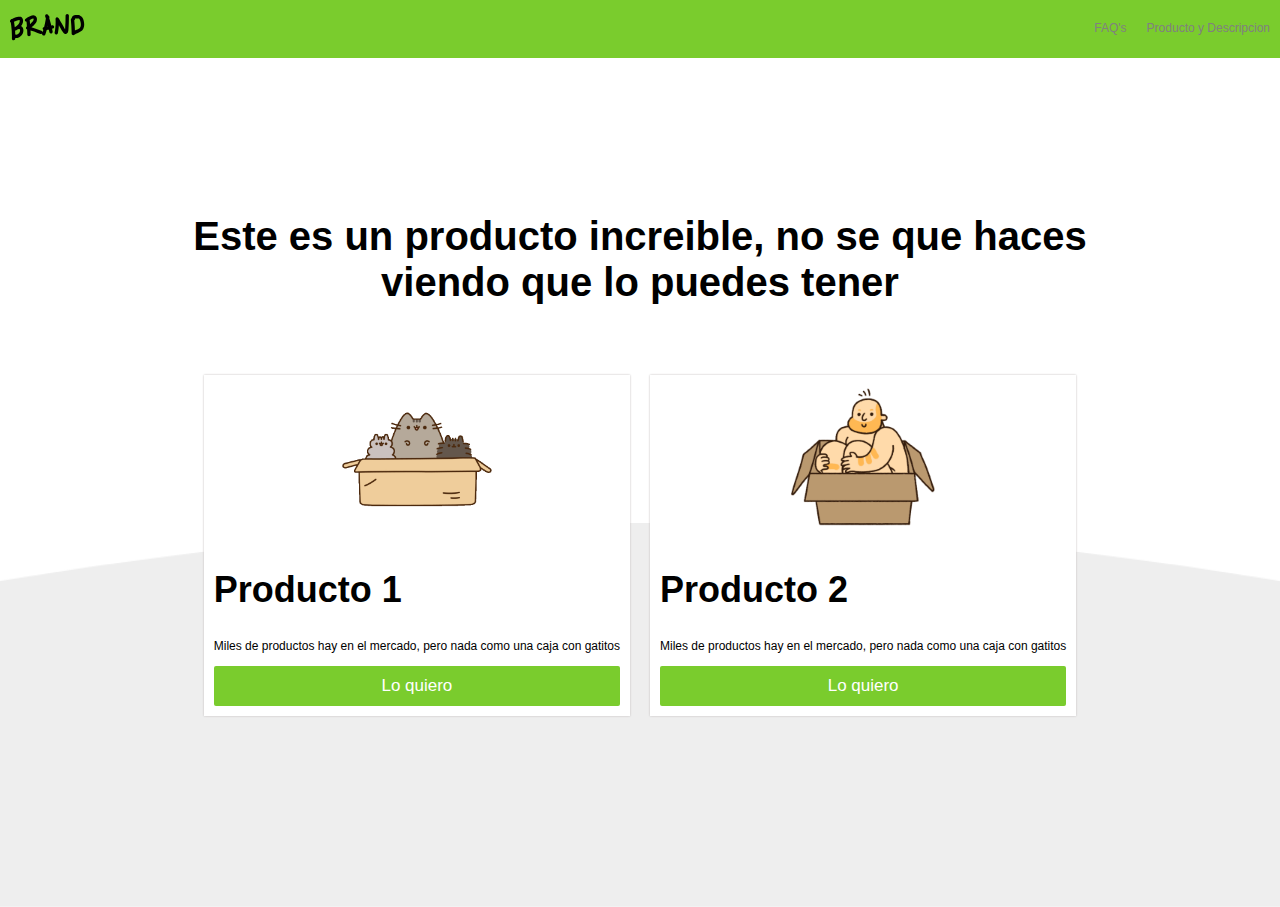
==== index.html @ a4a0a2c9 "Terminado el index.html con sus estilos añadidos al css" ====
<!DOCTYPE html> <!--Indica que estamos usando html5-->
<html lang="es"><!--Definimos como lenguaje el español-->
<head>
    <meta charset="UTF-8"><!--Para que se pueden leer caracteres especiales-->
    <meta name="viewport" content="width=device-width, initial-scale=1.0"> <!--Etiqueta necesaria para trabajar con resposive design-->
    <meta http-equiv="X-UA-Compatible" content="ie=edge"><!--Para agregar compatibilidad con internet explorer-->
    <title>Brand</title><!--Titulo del documento-->
    <link rel="stylesheet" href="css/normalize.css">
    <link rel="stylesheet" href="css/estilos.css">
</head>
<body>
    <header>
        <nav><!--flexbox-->
            <div class="brand_image">
                <img src="images/logo.png" alt="Logo de nuestro sitio web">
            </div><!--brand_image-->
            <div class="nav_options">
                <ul><!--flexbox-->
                    <li><a href="#">FAQ's</a></li>
                    <li><a href="#">Producto y Descripcion</a></li>
                </ul>
            </div><!--nav-options-->
        </nav><!--Aqui termina el navbar-->    
    </header><!--Aqui termina el HEADER-->
    <main class="main_container">
        <div class="main_section">
            <h1>Este es un producto increible, no se que haces viendo que lo puedes tener</h1>    
        </div><!--main_section-->
        <div class="products">
            <div class="product">
                <div class="content">
                    <div class="img_content"> <!--utilizamos este div para centrar la imagen-->
                        <img src="images/box1.png" alt="Imagen de gatitos en una caja">
                    </div>
                    <h2>Producto 1</h2>
                    <p>Miles de productos hay en el mercado, pero nada como una caja con gatitos</p>
                    <button class="main_button" href="#">Lo quiero</button>
                </div><!--content-->
            </div><!--product-->
            <div class="product">
                <div class="content">
                    <div class="img_content"> <!--utilizamos este div para centrar la imagen-->
                        <img src="images/box2.png" alt="Imagen de un señor pelon en una caja">
                    </div>
                    <h2>Producto 2</h2>
                    <p>Miles de productos hay en el mercado, pero nada como una caja con gatitos</p>
                    <button class="main_button" href="#">Lo quiero</button>
                </div><!--content-->
            </div><!--product-->
        </div><!--products-->
    </main><!--main_contaner-->
    <script src="scripts/script.js"></script>
</body>
</html>
---- css/estilos.css ----
html {
    font-size: 62.5%; /*Reset para REMS - 62.5% = 10px de 16px | 1 rem = 10px  */
    box-sizing: border-box; /*Aplicar correctamente box-sizing*/
}
*, *:before, *:after { /*Aplicar correctamente box-sizing*/
    box-sizing: inherit; /*Aplicar correctamente box-sizing*/
}

body {
    font-family: Helvetica, sans-serif; /*Establecimos el tipo de fuente para todo el documento*/
    font-size: 1.2rem; /*Para establecer un tamaño estandar a todo el font-size del documento;*/
    /* line-height: 2; Interlineado */
}


/*----------------------------------------------Globales------------------------------------------------------*/
img {
    max-width: 100%; /* Para ajustar las imagenes al contenedor padre*/
}

/*---------------utilidades-----------------*/


/*---------Medidas estandar para titulos-----------*/
h1 {
    font-size: 4rem;
}
h2 {
    font-size: 3.6rem;
}
h3 {
    font-size: 3.2rem;
    
}
h4 {
    font-size: 2.8rem;
}

/*---------------Header global-----------------*/
nav {
    display: flex; /*Aplicamos flexbox*/
    justify-content: space-between; /*acomodar horizontalmente los elementos*/
    align-items: center; /*acomodar verticalmente los elementos*/
    background-color: #7acc2d;
    padding: 1rem;
    color: #ffffff;
}
nav ul {
    display: flex; /*aplicamos flexbox*/
    list-style: none; /*para quitar el estilo por defecto de las listas*/
}
nav ul li {
    padding-left: 2rem; /*le agregamos un paddin a cada elemento de la lista*/
}
nav ul li a {
    text-decoration: none; /*Para quitar los estilos por default de los enlaces*/
    color: gray;
}
nav ul li a:hover {
    color: #ffffff;
}


/*!!!!!!!!!!!!!!!!!!!!!!!!!!!!!!!!!!!!!!!!!!!!!!- index.html - !!!!!!!!!!!!!!!!!!!!!!!!!!!!!!!!!!!!!!!!!!!!!!!!!*/

/*---------------------------------------------------Main----------------------------------------------------*/

/*----------------contenedor titulo----------------*/
.main_section {
    padding: 10% 15% 15%;
    text-align: center;
}

/*---------------Contenedor productos-----------------*/
.products {
    background-image: url(../images/curve.png); 
    background-size: cover; /*Para que la imagen cubra todo el espacio*/
    background-position: center top; /*Acomodamos la imagen*/
    height: 5rem;
    padding: 15%;
    display: flex; 
    justify-content: center; /*Para centrar los contenedores de productos*/
}
.product {
    margin-top: -35rem; /*Para que nuestras tarjetas de los productos se muestren por encima de la imagen de fondo*/
    padding: 1rem;
}
.product .content {
    background-color: #ffffff;
    padding: 1rem;
    /* x y spread color*/
    box-shadow: 0 0 .2rem #c1bcbc; /*para agregar como una sombra alrededor*/
}
.img_content { /*para centrar la imagen que se encuantra en este div*/
    text-align: center; 
}
.main_button { 
    background-color: #7acc2d;
    width: 100%; /*para que cubra todo el espacio del contenedor padre*/
    padding: 1rem;
    font-size: 1.7rem;
    color: #ffffff;
    border: none; /*Quitamos el estilo de borde que trae por defecto el button*/
    border-radius: .2rem;
}
.main_button:hover { /*Cuando le hacemos :hover se mostraran estos estilos*/
    background-color: #5e9e22; /*Se muestra un color verde mas escuro*/
    cursor: pointer; /*para que se muestre la manita*/
}
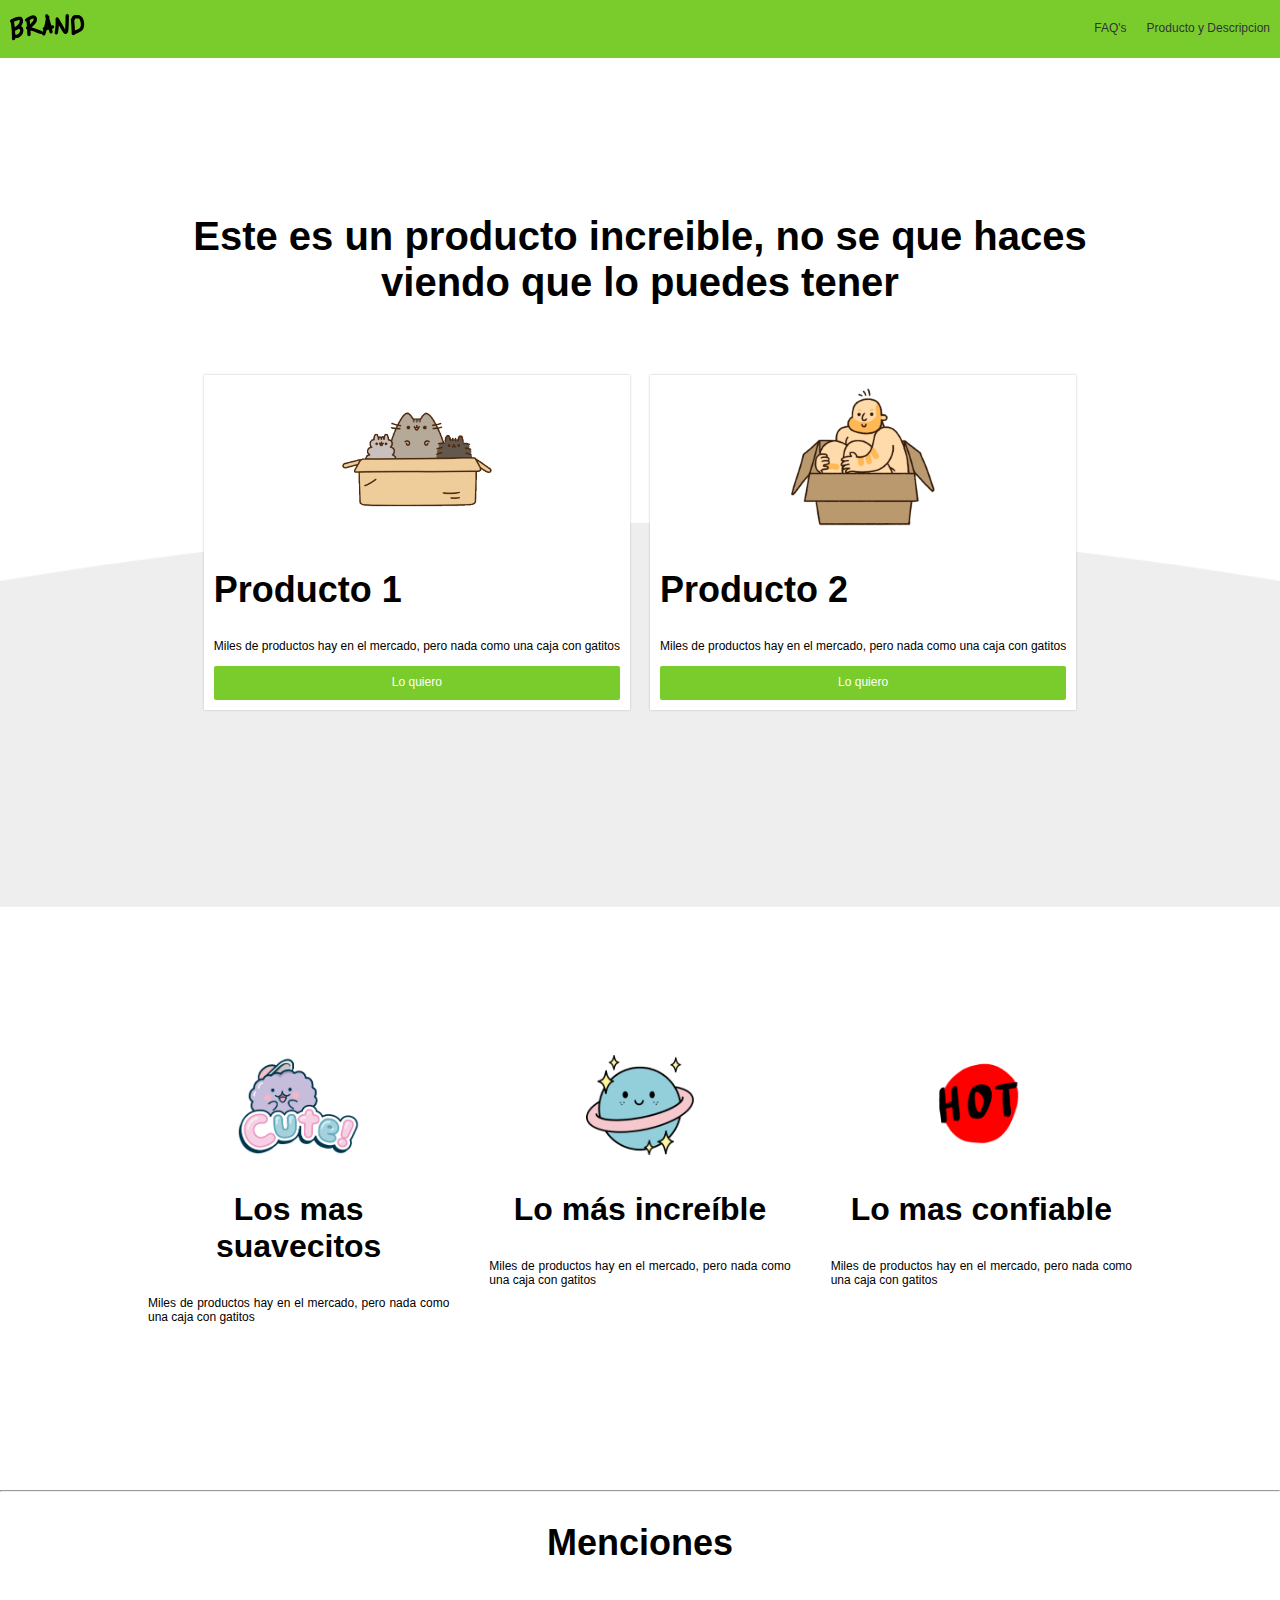
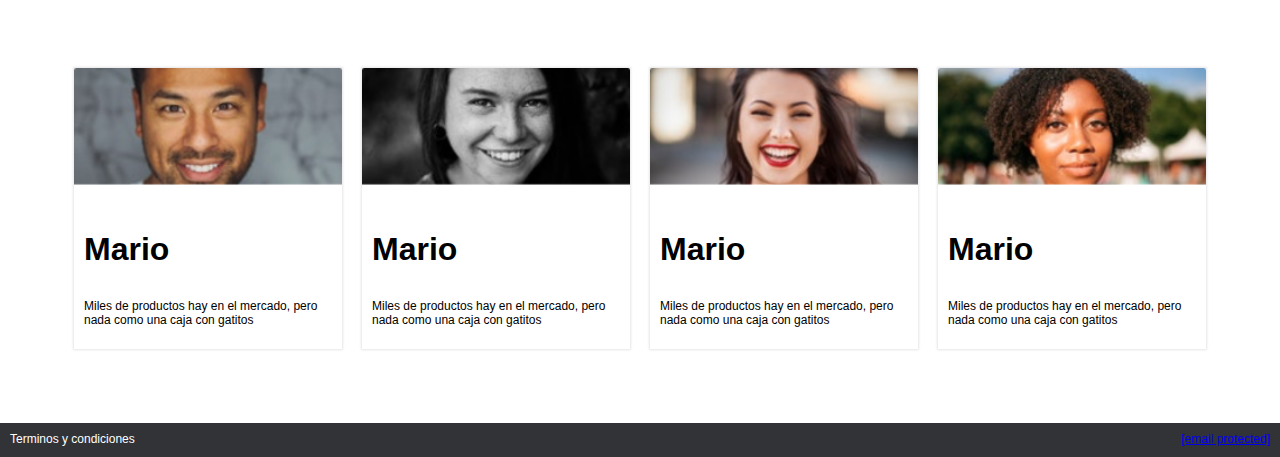
==== commit 5704bc73: "Agregamos las secciones de 'beneficios' y 'mentions' al index.html" ====
--- a/index.html
+++ b/index.html
@@ -49,6 +49,84 @@
             </div><!--product-->
         </div><!--products-->
     </main><!--main_contaner-->
+    <!-- Inicia beneficios -->
+    <div class="beneficios">
+        <div class="beneficio">
+          <div class="content_beneficio">
+            <img src="images/b1.png" alt="">
+            <h3>Los mas suavecitos</h3>
+            <p class="text_beneficio">
+              Miles de productos hay en el mercado, pero nada como una caja con gatitos
+            </p>
+          </div>
+        </div>
+        <div class="beneficio">
+          <div class="content_beneficio">
+            <img src="images/b2.png" alt="">
+            <h3>Lo más increíble</h3>
+            <p class="text_beneficio">
+              Miles de productos hay en el mercado, pero nada como una caja con gatitos
+            </p>
+          </div>
+        </div>
+        <div class="beneficio">
+          <div class="content_beneficio">
+            <img src="images/b3.png" alt="">
+            <h3>Lo mas confiable</h3>
+            <p class="text_beneficio">
+              Miles de productos hay en el mercado, pero nada como una caja con gatitos
+            </p>
+          </div>
+        </div>
+      </div>
+      <!-- Fin beneficios -->
+      <hr>
+      <!-- Inicia menciones -->
+      <h2 class="mention_title">Menciones</h2>
+      <div class="mentions">
+        <div class="mention">
+          <div class="content_mention">
+            <img src="images/p1.png" alt="">
+            <div class="text">
+              <h3>Mario</h3>
+              <p>Miles de productos hay en el mercado, pero nada como una caja con gatitos</p>
+            </div>
+          </div>
+        </div>
+        <div class="mention">
+          <div class="content_mention">
+            <img src="images/p2.png" alt="">
+            <div class="text">
+              <h3>Mario</h3>
+              <p>Miles de productos hay en el mercado, pero nada como una caja con gatitos</p>
+            </div>
+          </div>
+        </div>
+        <div class="mention">
+          <div class="content_mention">
+            <img src="images/p3.png" alt="">
+            <div class="text">
+              <h3>Mario</h3>
+              <p>Miles de productos hay en el mercado, pero nada como una caja con gatitos</p>
+            </div>
+          </div>
+        </div>
+        <div class="mention">
+          <div class="content_mention">
+            <img src="images/p4.png" alt="">
+            <div class="text">
+              <h3>Mario</h3>
+              <p>Miles de productos hay en el mercado, pero nada como una caja con gatitos</p>
+            </div>
+          </div>
+        </div>
+      </div>
+      <!-- Fin de menciones -->
+      <!-- Inicio de footer -->
+      <footer>
+        <div class="option">Terminos y condiciones</div>
+        <div class="option"><a href="/cdn-cgi/l/email-protection" class="__cf_email__" data-cfemail="34575b5a405557405b745646555a501a575b59">[email&#160;protected]</a></div>
+      </footer>
     <script src="scripts/script.js"></script>
 </body>
 </html>--- a/css/estilos.css
+++ b/css/estilos.css
@@ -6,8 +6,11 @@
     box-sizing: inherit; /*Aplicar correctamente box-sizing*/
 }
 
+/*Importamos la tipografia desde 'google fonts'*/
+@import url('https://fonts.googleapis.com/css?family=Open+Sans:400,700&display=swap');
+
 body {
-    font-family: Helvetica, sans-serif; /*Establecimos el tipo de fuente para todo el documento*/
+    font-family: 'Open Sans', sans-serif; /*Establecimos el tipo de fuente para todo el documento*/
     font-size: 1.2rem; /*Para establecer un tamaño estandar a todo el font-size del documento;*/
     /* line-height: 2; Interlineado */
 }
@@ -20,6 +23,22 @@
 
 /*---------------utilidades-----------------*/
 
+
+/*---------------Variables-----------------*/
+:root {
+    --green-color:#7acc2d;
+    --white-color:#ffffff;
+    --black-color:#313337;
+    
+    /*Tipografia*/
+    --normal:1.2rem;
+
+    /*Espaciado*/
+    --space:1rem;
+
+    /*Box shadow*/
+    --box:0 0 .2rem #c1bcbc;
+}
 
 /*---------Medidas estandar para titulos-----------*/
 h1 {
@@ -41,9 +60,9 @@
     display: flex; /*Aplicamos flexbox*/
     justify-content: space-between; /*acomodar horizontalmente los elementos*/
     align-items: center; /*acomodar verticalmente los elementos*/
-    background-color: #7acc2d;
-    padding: 1rem;
-    color: #ffffff;
+    background-color: var(--green-color);
+    padding: var(--space);
+    color: var(--white-color);
 }
 nav ul {
     display: flex; /*aplicamos flexbox*/
@@ -54,10 +73,10 @@
 }
 nav ul li a {
     text-decoration: none; /*Para quitar los estilos por default de los enlaces*/
-    color: gray;
+    color: var(--black-color);
 }
 nav ul li a:hover {
-    color: #ffffff;
+    color: var(--white-color);
 }
 
 
@@ -83,23 +102,23 @@
 }
 .product {
     margin-top: -35rem; /*Para que nuestras tarjetas de los productos se muestren por encima de la imagen de fondo*/
-    padding: 1rem;
+    padding: var(--space);
 }
 .product .content {
-    background-color: #ffffff;
-    padding: 1rem;
+    background-color: var(--white-color);
+    padding: var(--space);
     /* x y spread color*/
-    box-shadow: 0 0 .2rem #c1bcbc; /*para agregar como una sombra alrededor*/
+    box-shadow: var(--box); /*para agregar como una sombra alrededor*/
 }
 .img_content { /*para centrar la imagen que se encuantra en este div*/
     text-align: center; 
 }
 .main_button { 
-    background-color: #7acc2d;
+    background-color: var(--green-color);
     width: 100%; /*para que cubra todo el espacio del contenedor padre*/
-    padding: 1rem;
-    font-size: 1.7rem;
-    color: #ffffff;
+    padding: var(--space);
+    font-size: var(--normal);
+    color: var(--white-color);
     border: none; /*Quitamos el estilo de borde que trae por defecto el button*/
     border-radius: .2rem;
 }
@@ -107,3 +126,53 @@
     background-color: #5e9e22; /*Se muestra un color verde mas escuro*/
     cursor: pointer; /*para que se muestre la manita*/
 }
+
+/*---------------------------------------------------Beneficios------------------------------------------------*/
+.beneficios{
+    padding: 10%;
+    display: flex;
+  }
+  
+  .beneficio{
+    text-align: center;
+    padding: 20px;
+  }
+  
+  .beneficio img{
+    max-height: 100px
+  }
+  
+  .text_beneficio{
+    text-align: justify;
+  }
+  
+ /*---------------------------------------------------Mentions--------------------------------------------------*/
+  .mentions{
+    display: flex;
+    padding: 5%;
+  }
+  .mention img{
+    width: 100%;
+  }
+  h2.mention_title{
+    text-align: center;
+  }
+  .mention{
+    padding: var(--space);
+  }
+  .content_mention{
+    box-shadow: 0px 0 2px 1px #e6e5e9;
+  }
+  .mention .text{
+    padding: var(--space);
+  }
+  
+  /*---------------------------------------------------Footer---------------------------------------------------*/
+  footer{
+    display: flex;
+    justify-content: space-between;
+    font-size: var(--normal);
+    background-color: var(--black-color);
+    padding: var(--space);
+    color: var(--white-color);
+  }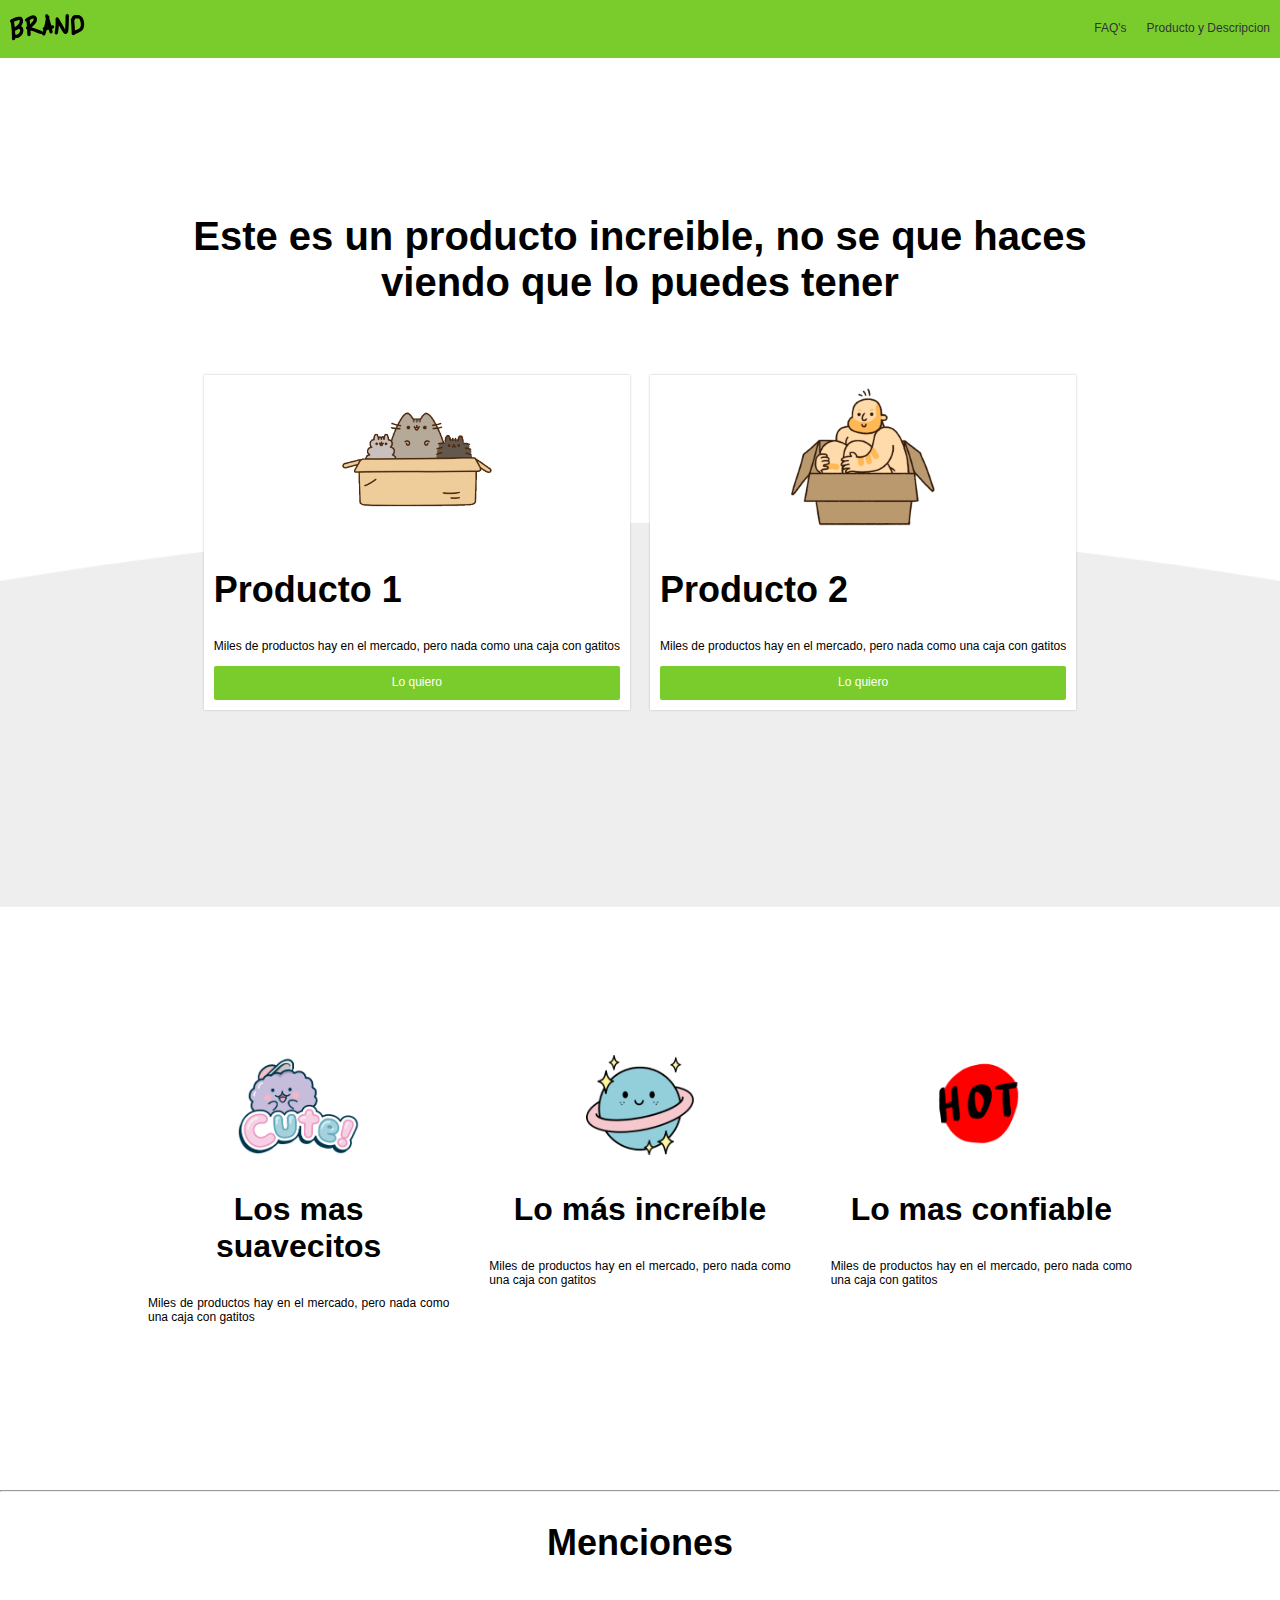
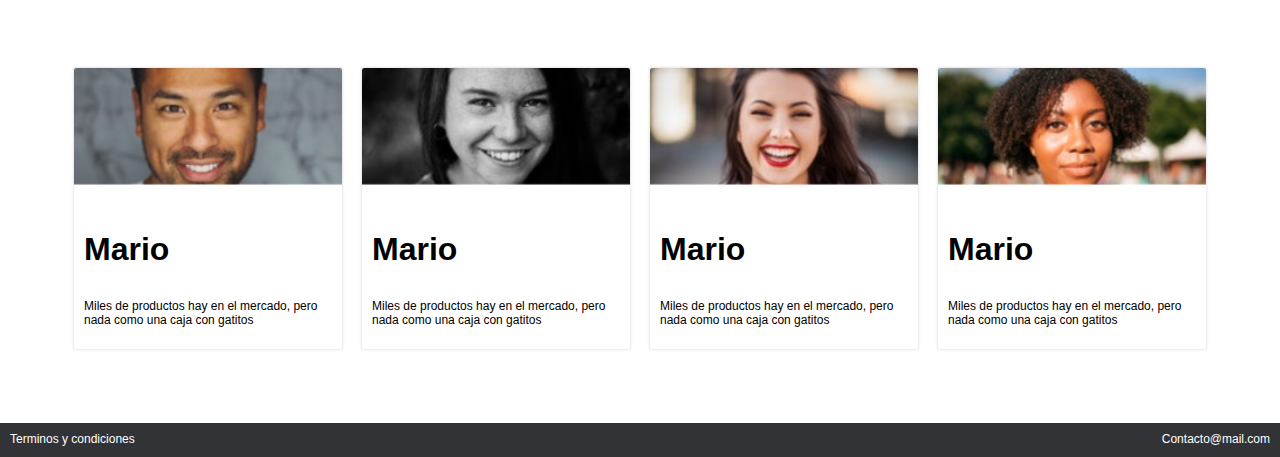
==== commit 9fc5df78: "Agregamos producto.html con el encabezado y el footer. Agregamos un sistema de rejillas grid.css" ====
--- a/index.html
+++ b/index.html
@@ -7,10 +7,12 @@
     <title>Brand</title><!--Titulo del documento-->
     <link rel="stylesheet" href="css/normalize.css">
     <link rel="stylesheet" href="css/estilos.css">
+    <link rel="stylesheet" href="css/mobile.css">
+    <link rel="stylesheet" href="css/animations.css">
 </head>
 <body>
     <header>
-        <nav><!--flexbox-->
+        <nav class="fadeInDown"><!--flexbox-->
             <div class="brand_image">
                 <img src="images/logo.png" alt="Logo de nuestro sitio web">
             </div><!--brand_image-->
@@ -23,34 +25,34 @@
         </nav><!--Aqui termina el navbar-->    
     </header><!--Aqui termina el HEADER-->
     <main class="main_container">
-        <div class="main_section">
+        <div class="main_section fadeIn">
             <h1>Este es un producto increible, no se que haces viendo que lo puedes tener</h1>    
         </div><!--main_section-->
         <div class="products">
-            <div class="product">
+            <div class="product fadeInUp">
                 <div class="content">
                     <div class="img_content"> <!--utilizamos este div para centrar la imagen-->
                         <img src="images/box1.png" alt="Imagen de gatitos en una caja">
                     </div>
                     <h2>Producto 1</h2>
                     <p>Miles de productos hay en el mercado, pero nada como una caja con gatitos</p>
-                    <button class="main_button" href="#">Lo quiero</button>
+                    <button class="main_button" href="producto.html">Lo quiero</button>
                 </div><!--content-->
             </div><!--product-->
-            <div class="product">
+            <div class="product fadeInUp">
                 <div class="content">
                     <div class="img_content"> <!--utilizamos este div para centrar la imagen-->
                         <img src="images/box2.png" alt="Imagen de un señor pelon en una caja">
                     </div>
                     <h2>Producto 2</h2>
                     <p>Miles de productos hay en el mercado, pero nada como una caja con gatitos</p>
-                    <button class="main_button" href="#">Lo quiero</button>
+                    <button class="main_button" href="producto.html">Lo quiero</button>
                 </div><!--content-->
             </div><!--product-->
         </div><!--products-->
     </main><!--main_contaner-->
     <!-- Inicia beneficios -->
-    <div class="beneficios">
+      <div class="beneficios"><!--flex-->
         <div class="beneficio">
           <div class="content_beneficio">
             <img src="images/b1.png" alt="">
@@ -58,8 +60,8 @@
             <p class="text_beneficio">
               Miles de productos hay en el mercado, pero nada como una caja con gatitos
             </p>
-          </div>
-        </div>
+          </div><!--contebt_beneficio-->
+        </div><!--beneficio-->
         <div class="beneficio">
           <div class="content_beneficio">
             <img src="images/b2.png" alt="">
@@ -67,8 +69,8 @@
             <p class="text_beneficio">
               Miles de productos hay en el mercado, pero nada como una caja con gatitos
             </p>
-          </div>
-        </div>
+          </div><!--contebt_beneficio-->
+        </div><!--beneficio-->
         <div class="beneficio">
           <div class="content_beneficio">
             <img src="images/b3.png" alt="">
@@ -76,56 +78,56 @@
             <p class="text_beneficio">
               Miles de productos hay en el mercado, pero nada como una caja con gatitos
             </p>
-          </div>
-        </div>
-      </div>
+          </div><!--contebt_beneficio-->
+        </div><!--beneficio-->
+      </div><!--beneficios-->
       <!-- Fin beneficios -->
       <hr>
       <!-- Inicia menciones -->
       <h2 class="mention_title">Menciones</h2>
-      <div class="mentions">
+      <div class="mentions"><!--flex-->
         <div class="mention">
           <div class="content_mention">
             <img src="images/p1.png" alt="">
             <div class="text">
               <h3>Mario</h3>
               <p>Miles de productos hay en el mercado, pero nada como una caja con gatitos</p>
-            </div>
-          </div>
-        </div>
+            </div><!--text-->
+          </div><!--content_mention-->
+        </div><!--mentions-->
         <div class="mention">
           <div class="content_mention">
             <img src="images/p2.png" alt="">
             <div class="text">
               <h3>Mario</h3>
               <p>Miles de productos hay en el mercado, pero nada como una caja con gatitos</p>
-            </div>
-          </div>
-        </div>
+            </div><!--text-->
+          </div><!--content_mention-->
+        </div><!--mentions-->
         <div class="mention">
           <div class="content_mention">
             <img src="images/p3.png" alt="">
             <div class="text">
               <h3>Mario</h3>
               <p>Miles de productos hay en el mercado, pero nada como una caja con gatitos</p>
-            </div>
-          </div>
-        </div>
+            </div><!--text-->
+          </div><!--content_mention-->
+        </div><!--mentions-->
         <div class="mention">
           <div class="content_mention">
             <img src="images/p4.png" alt="">
             <div class="text">
               <h3>Mario</h3>
               <p>Miles de productos hay en el mercado, pero nada como una caja con gatitos</p>
-            </div>
-          </div>
-        </div>
-      </div>
+            </div><!--text-->
+          </div><!--content_mention-->
+        </div><!--mentions-->
+      </div><!--mentions-->
       <!-- Fin de menciones -->
       <!-- Inicio de footer -->
       <footer>
         <div class="option">Terminos y condiciones</div>
-        <div class="option"><a href="/cdn-cgi/l/email-protection" class="__cf_email__" data-cfemail="34575b5a405557405b745646555a501a575b59">[email&#160;protected]</a></div>
+        <div class="option">Contacto@mail.com</div>
       </footer>
     <script src="scripts/script.js"></script>
 </body>
--- a/css/mobile.css
+++ b/css/mobile.css
@@ -0,0 +1,19 @@
+@media (max-width: 600px) {
+    
+    .products {
+        display: block; 
+        height: auto; /*para que la altura se acople a lo que mide el elemento*/
+    }
+    .product {
+        margin-top: auto; /*para que el navegador ponga el margin*/
+    }
+    .main_section {
+        padding: 4%;
+    }
+
+    /*---------------Beneficios, Mentions-----------------*/
+    .beneficios, .mentions {
+        display: block;
+    }
+}
+
--- a/css/animations.css
+++ b/css/animations.css
@@ -0,0 +1,67 @@
+.fadeIn {
+    animation-name: fadeIn;
+    -webkit-animation-name: fadeIn;    /*-webkit- para que tenga soporte en varios navegadores*/
+    animation-duration: 4s;
+    -webkit-animation-duration: 4s;
+    animation-fill-mode: both;   
+    -webkit-animation-fill-mode: both;
+}
+
+/*         nombre de la animacion*/
+@keyframes fadeIn {
+    from {
+        opacity: 0;
+    }
+    to {
+        opacity: 1;
+    }
+}
+
+/*-------------------------------------------------------------------------------------------------------*/
+
+.fadeInDown {
+    animation-name: fadeInDown;
+    -webkit-animation-name: fadeInDown; 
+    animation-duration: 1s;
+    -webkit-animation-duration: 1s;
+    animation-fill-mode: both;   
+    -webkit-animation-fill-mode: both;
+}
+
+@keyframes fadeInDown {
+    from {
+        opacity: 0;
+        transform: translate3d( 0, -100%, 0);
+        -webkit-transform: translate3d( 0, -100%, 0);
+    }
+    to {
+        opacity: 1;
+        transform: translate3d( 0, 0, 0);
+        -webkit-transform: translate3d( 0, 0, 0);
+    }
+}
+
+/*-------------------------------------------------------------------------------------------------------*/
+
+.fadeInUp {
+    animation-name: fadeInUp;
+    -webkit-animation-name: fadeInUp; 
+    animation-duration: 1s;
+    -webkit-animation-duration: 1s;
+    animation-fill-mode: both;   
+    -webkit-animation-fill-mode: both;
+}
+
+@keyframes fadeInUp {
+    from {
+        opacity: 0;
+        transform: translate3d( 0, 100%, 0);
+        -webkit-transform: translate3d( 0, 100%, 0);
+       
+    }
+    to {
+        opacity: 1;
+        transform: translate3d( 0, 0, 0);
+        -webkit-transform: translate3d( 0, 0, 0);
+    }
+}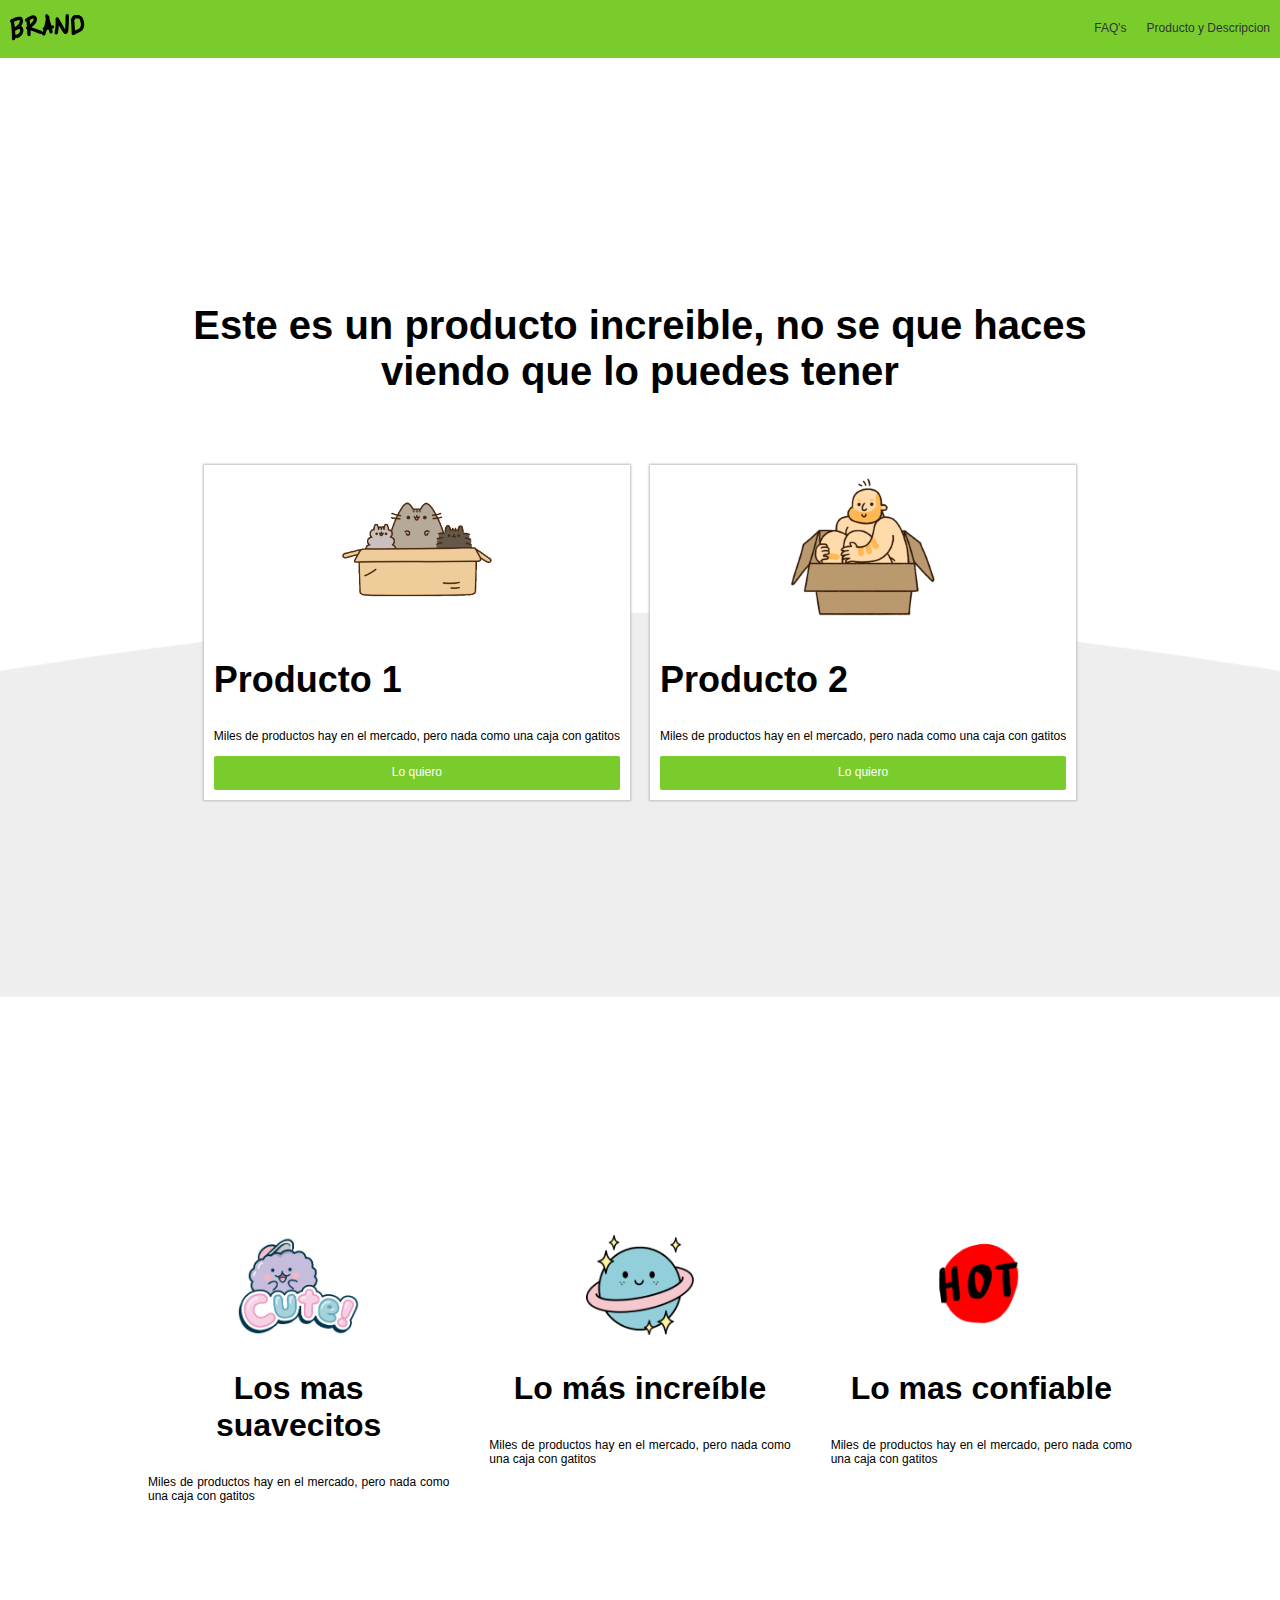
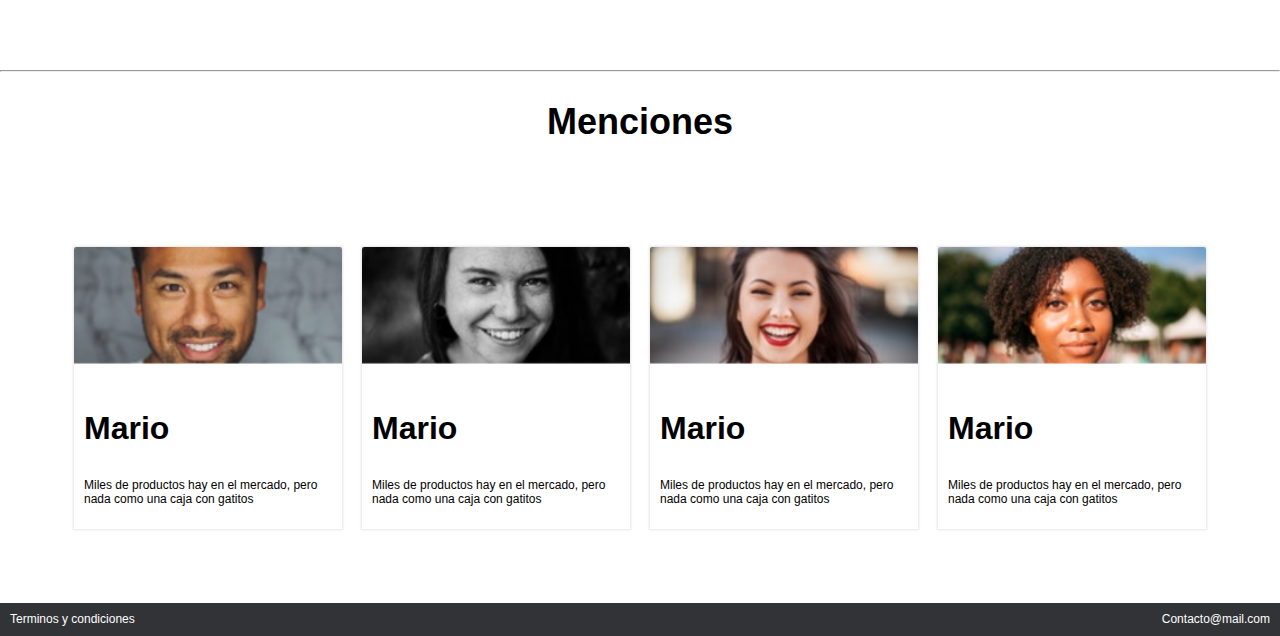
==== commit efcab608: "Agregamos al boton del formulario la forma de pago de paypal, terminamos las paginas exito.html y er" ====
--- a/index.html
+++ b/index.html
@@ -14,7 +14,9 @@
     <header>
         <nav class="fadeInDown"><!--flexbox-->
             <div class="brand_image">
+              <a href="index.html">
                 <img src="images/logo.png" alt="Logo de nuestro sitio web">
+              </a>
             </div><!--brand_image-->
             <div class="nav_options">
                 <ul><!--flexbox-->
--- a/css/estilos.css
+++ b/css/estilos.css
@@ -18,7 +18,11 @@
 
 /*----------------------------------------------Globales------------------------------------------------------*/
 img {
-    max-width: 100%; /* Para ajustar las imagenes al contenedor padre*/
+  max-width: 100%; /* Para ajustar las imagenes al contenedor padre*/
+}
+
+p, label {
+  font-size: var(--normal);
 }
 
 /*---------------utilidades-----------------*/
@@ -29,6 +33,7 @@
     --green-color:#7acc2d;
     --white-color:#ffffff;
     --black-color:#313337;
+    --grey-color:#9e9e9e;
     
     /*Tipografia*/
     --normal:1.2rem;
@@ -37,7 +42,7 @@
     --space:1rem;
 
     /*Box shadow*/
-    --box:0 0 .2rem #c1bcbc;
+    --box:0 0 .2rem .1rem #c1bcbc;
 }
 
 /*---------Medidas estandar para titulos-----------*/
@@ -79,6 +84,15 @@
     color: var(--white-color);
 }
 
+/*------------------Footer Global-----------------*/
+footer{
+  display: flex;
+  justify-content: space-between;
+  font-size: var(--normal);
+  background-color: var(--black-color);
+  padding: var(--space);
+  color: var(--white-color);
+}
 
 /*!!!!!!!!!!!!!!!!!!!!!!!!!!!!!!!!!!!!!!!!!!!!!!- index.html - !!!!!!!!!!!!!!!!!!!!!!!!!!!!!!!!!!!!!!!!!!!!!!!!!*/
 
@@ -129,50 +143,105 @@
 
 /*---------------------------------------------------Beneficios------------------------------------------------*/
 .beneficios{
-    padding: 10%;
-    display: flex;
-  }
+  padding: 10%;
+  display: flex;
+}
   
-  .beneficio{
-    text-align: center;
-    padding: 20px;
-  }
+.beneficio{
+  text-align: center;
+  padding: 20px;
+}
+
+.beneficio img{
+  max-height: 100px
+}
+
+.text_beneficio{
+  text-align: justify;
+}
   
-  .beneficio img{
-    max-height: 100px
-  }
+/*---------------------------------------------------Mentions--------------------------------------------------*/
+.mentions{
+  display: flex;
+  padding: 5%;
+}
+.mention img{
+  width: 100%;
+}
+h2.mention_title{
+  text-align: center;
+}
+.mention{
+  padding: var(--space);
+}
+.content_mention{
+  box-shadow: 0px 0 2px 1px #e6e5e9;
+}
+.mention .text{
+  padding: var(--space);
+}
+
+
+/*!!!!!!!!!!!!!!!!!!!!!!!!!!!!!!!!!!!!!!!!!!- producto.html - !!!!!!!!!!!!!!!!!!!!!!!!!!!!!!!!!!!!!!!!!!!!!!!!!*/
+
+/*---------------------------------------------------Main----------------------------------------------------*/
+.beneficios{
+  padding: 10%;
+  display: flex;
+}
+
+.beneficio{
+  text-align: center;
+  padding: 20px;
+}
+
+.beneficio img{
+  max-height: 100px
+}
+
+.text_beneficio{
+  text-align: justify;
+}
   
-  .text_beneficio{
-    text-align: justify;
-  }
-  
- /*---------------------------------------------------Mentions--------------------------------------------------*/
-  .mentions{
-    display: flex;
-    padding: 5%;
-  }
-  .mention img{
-    width: 100%;
-  }
-  h2.mention_title{
-    text-align: center;
-  }
-  .mention{
-    padding: var(--space);
-  }
-  .content_mention{
-    box-shadow: 0px 0 2px 1px #e6e5e9;
-  }
-  .mention .text{
-    padding: var(--space);
-  }
-  
-  /*---------------------------------------------------Footer---------------------------------------------------*/
-  footer{
-    display: flex;
-    justify-content: space-between;
-    font-size: var(--normal);
-    background-color: var(--black-color);
-    padding: var(--space);
-    color: var(--white-color);
-  }+/*!!!!!!!!!!!!!!!!!!!!!!!!!!!!!!!!!!!!!!!!!!!!!!!- venta.html - !!!!!!!!!!!!!!!!!!!!!!!!!!!!!!!!!!!!!!!!!!!!!!!!*/
+
+/*---------------------------------------------------Main----------------------------------------------------*/
+.main_container {
+  margin: 7% 0;
+}
+
+/*---------------col-4-----------------*/
+.modulo_pago {
+  background-color: var(--white-color);
+  box-shadow: var(--box);
+  padding: var(--normal);
+}
+.modulo_pago h3 {
+  margin: 1rem auto;
+}
+.modulo-pago-images {
+  max-width: 15rem;
+  text-align: center;
+  width: 100%;
+  margin: 0 auto;
+}
+
+/*---------------Formulario-----------------*/
+form label {
+  display: block;
+  margin-bottom: 1%;
+}
+form input.data {
+  display: block;
+  width: 100%;
+  height: 3.5rem;
+  margin-bottom: 5%;
+  padding: 1rem;
+  border: 1px solid var(--grey-color);
+  border-radius: .2rem;
+}
+form input[type="submit"] {
+  font-size: 1.6rem;
+  font-weight: bold;
+}
+
--- a/css/mobile.css
+++ b/css/mobile.css
@@ -1,14 +1,14 @@
-@media (max-width: 600px) {
-    
+@media (max-width: 650px) {
+    .main_section{
+        padding: 5%;
+    }
     .products {
         display: block; 
         height: auto; /*para que la altura se acople a lo que mide el elemento*/
+        padding: 5%;
     }
     .product {
         margin-top: auto; /*para que el navegador ponga el margin*/
-    }
-    .main_section {
-        padding: 4%;
     }
 
     /*---------------Beneficios, Mentions-----------------*/
@@ -17,3 +17,5 @@
     }
 }
 
+
+
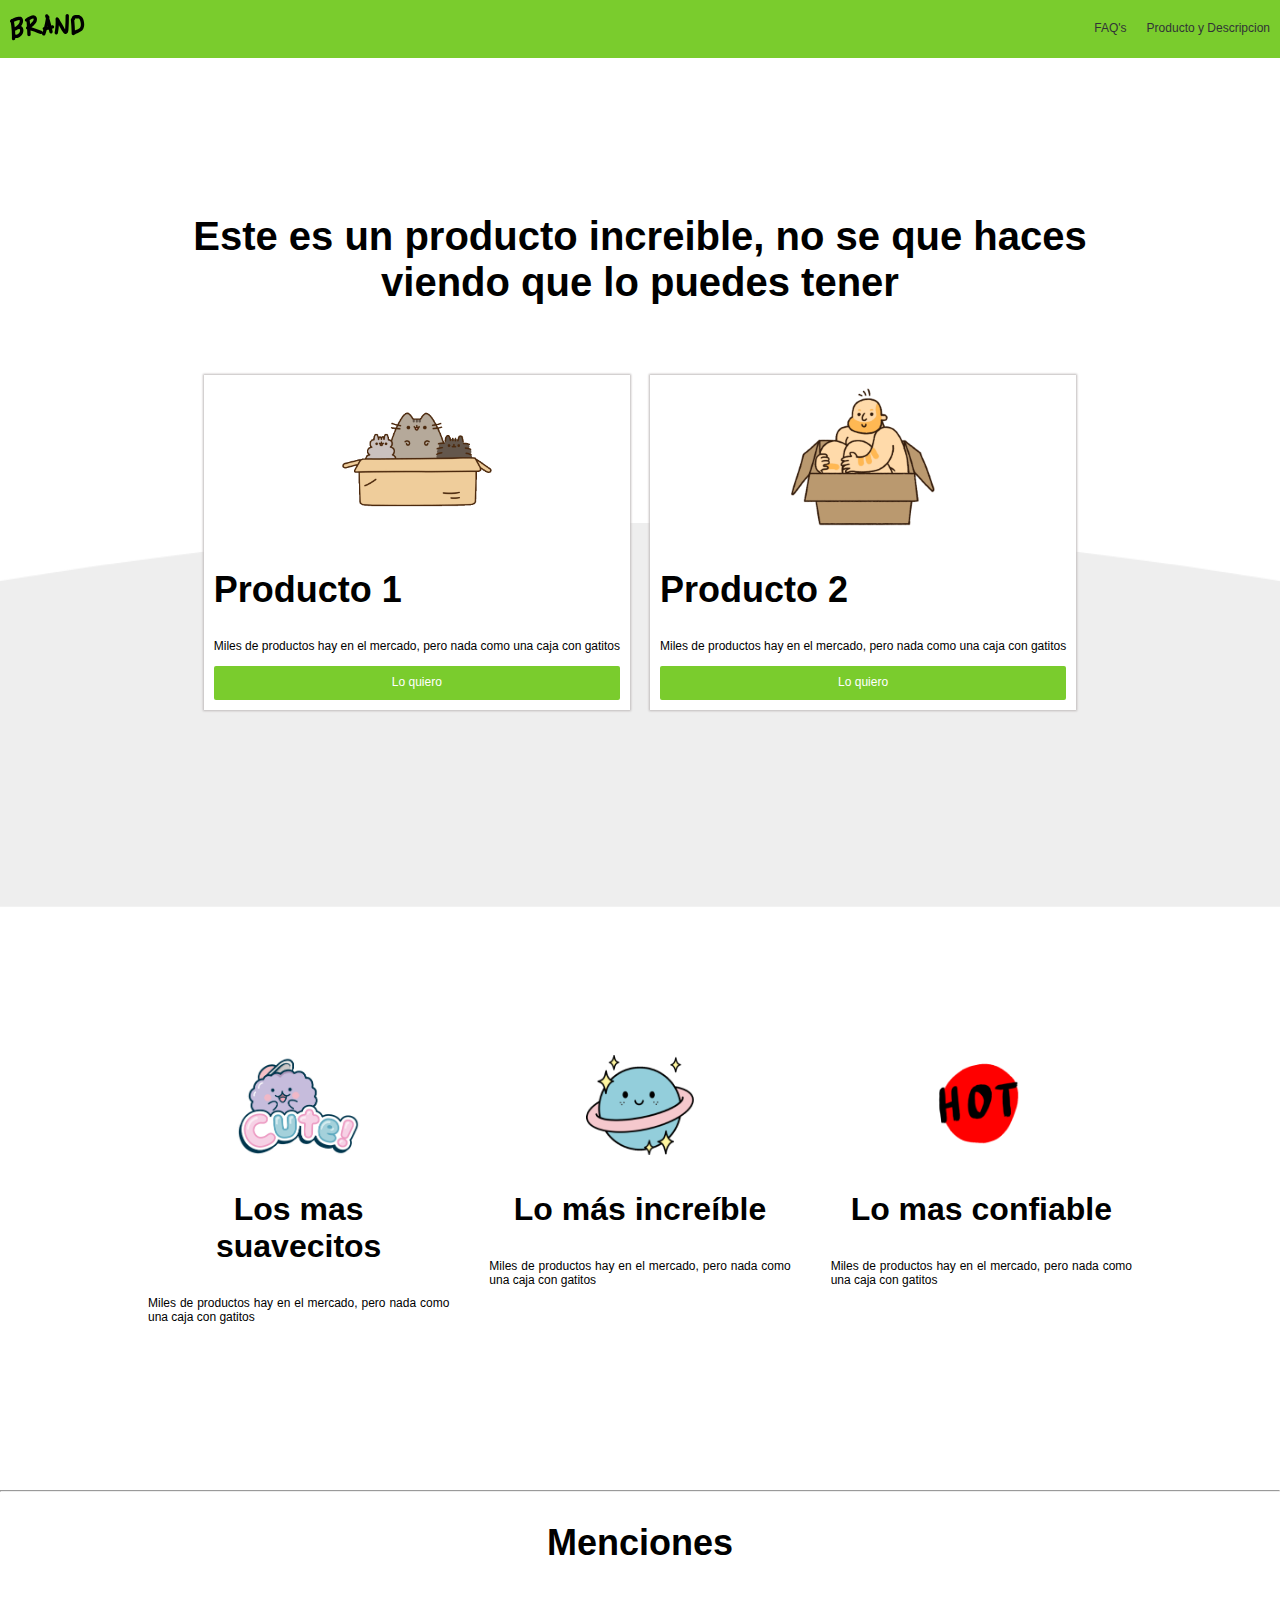
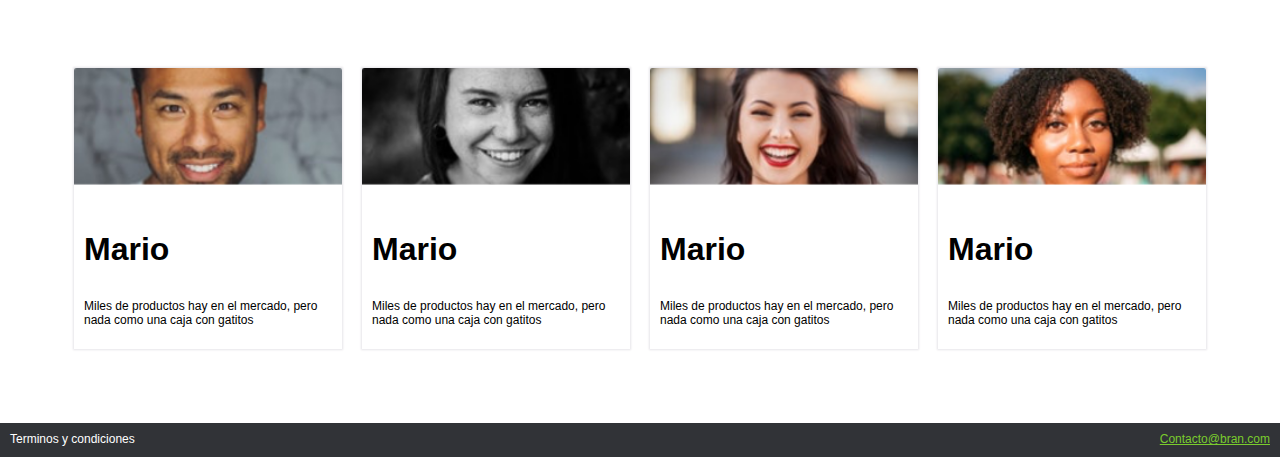
==== commit 566407de: "Agregamos y terminamos la pagina faqs.html, y se modificiaron los links de todas las paginas html pa" ====
--- a/index.html
+++ b/index.html
@@ -20,8 +20,8 @@
             </div><!--brand_image-->
             <div class="nav_options">
                 <ul><!--flexbox-->
-                    <li><a href="#">FAQ's</a></li>
-                    <li><a href="#">Producto y Descripcion</a></li>
+                    <li><a href="faqs.html">FAQ's</a></li>
+                    <li><a href="producto.html">Producto y Descripcion</a></li>
                 </ul>
             </div><!--nav-options-->
         </nav><!--Aqui termina el navbar-->    
@@ -38,7 +38,9 @@
                     </div>
                     <h2>Producto 1</h2>
                     <p>Miles de productos hay en el mercado, pero nada como una caja con gatitos</p>
-                    <button class="main_button" href="producto.html">Lo quiero</button>
+                    <a href="venta.html">
+                      <button class="main_button">Lo quiero</button><!--Solo funcionan dentro de una etiquta <form> por eso lo metimos en un enlace-->
+                    </a>
                 </div><!--content-->
             </div><!--product-->
             <div class="product fadeInUp">
@@ -48,7 +50,9 @@
                     </div>
                     <h2>Producto 2</h2>
                     <p>Miles de productos hay en el mercado, pero nada como una caja con gatitos</p>
-                    <button class="main_button" href="producto.html">Lo quiero</button>
+                    <a href="venta.html">
+                      <button class="main_button">Lo quiero</button><!--Solo funcionan dentro de una etiquta <form> por eso lo metimos en un enlace-->
+                    </a>
                 </div><!--content-->
             </div><!--product-->
         </div><!--products-->
@@ -129,7 +133,7 @@
       <!-- Inicio de footer -->
       <footer>
         <div class="option">Terminos y condiciones</div>
-        <div class="option">Contacto@mail.com</div>
+        <div class="option contact"><a href="mailto:Contacto@bran.com">Contacto@bran.com</a></div>
       </footer>
     <script src="scripts/script.js"></script>
 </body>
--- a/css/estilos.css
+++ b/css/estilos.css
@@ -26,6 +26,9 @@
 }
 
 /*---------------utilidades-----------------*/
+.f-vh {
+  height: 100vh;
+}
 
 
 /*---------------Variables-----------------*/
@@ -85,13 +88,16 @@
 }
 
 /*------------------Footer Global-----------------*/
-footer{
+footer {
   display: flex;
   justify-content: space-between;
   font-size: var(--normal);
   background-color: var(--black-color);
   padding: var(--space);
   color: var(--white-color);
+}
+footer .contact a {
+  color: var(--green-color);
 }
 
 /*!!!!!!!!!!!!!!!!!!!!!!!!!!!!!!!!!!!!!!!!!!!!!!- index.html - !!!!!!!!!!!!!!!!!!!!!!!!!!!!!!!!!!!!!!!!!!!!!!!!!*/
@@ -206,8 +212,10 @@
 /*!!!!!!!!!!!!!!!!!!!!!!!!!!!!!!!!!!!!!!!!!!!!!!!- venta.html - !!!!!!!!!!!!!!!!!!!!!!!!!!!!!!!!!!!!!!!!!!!!!!!!*/
 
 /*---------------------------------------------------Main----------------------------------------------------*/
-.main_container {
-  margin: 7% 0;
+main.main_container.f-vh {
+  display: flex;
+  justify-content: center;
+  align-items: center;
 }
 
 /*---------------col-4-----------------*/
@@ -245,3 +253,11 @@
   font-weight: bold;
 }
 
+
+/*!!!!!!!!!!!!!!!!!!!!!!!!!!!!!!!!!!!!!!!!!!!!!!!!!!- faqs.html - !!!!!!!!!!!!!!!!!!!!!!!!!!!!!!!!!!!!!!!!!!!!!!!!!*/
+
+/*---------------------------------------------------Main----------------------------------------------------*/
+main .container h2 {
+  margin-bottom: 2%;
+}
+
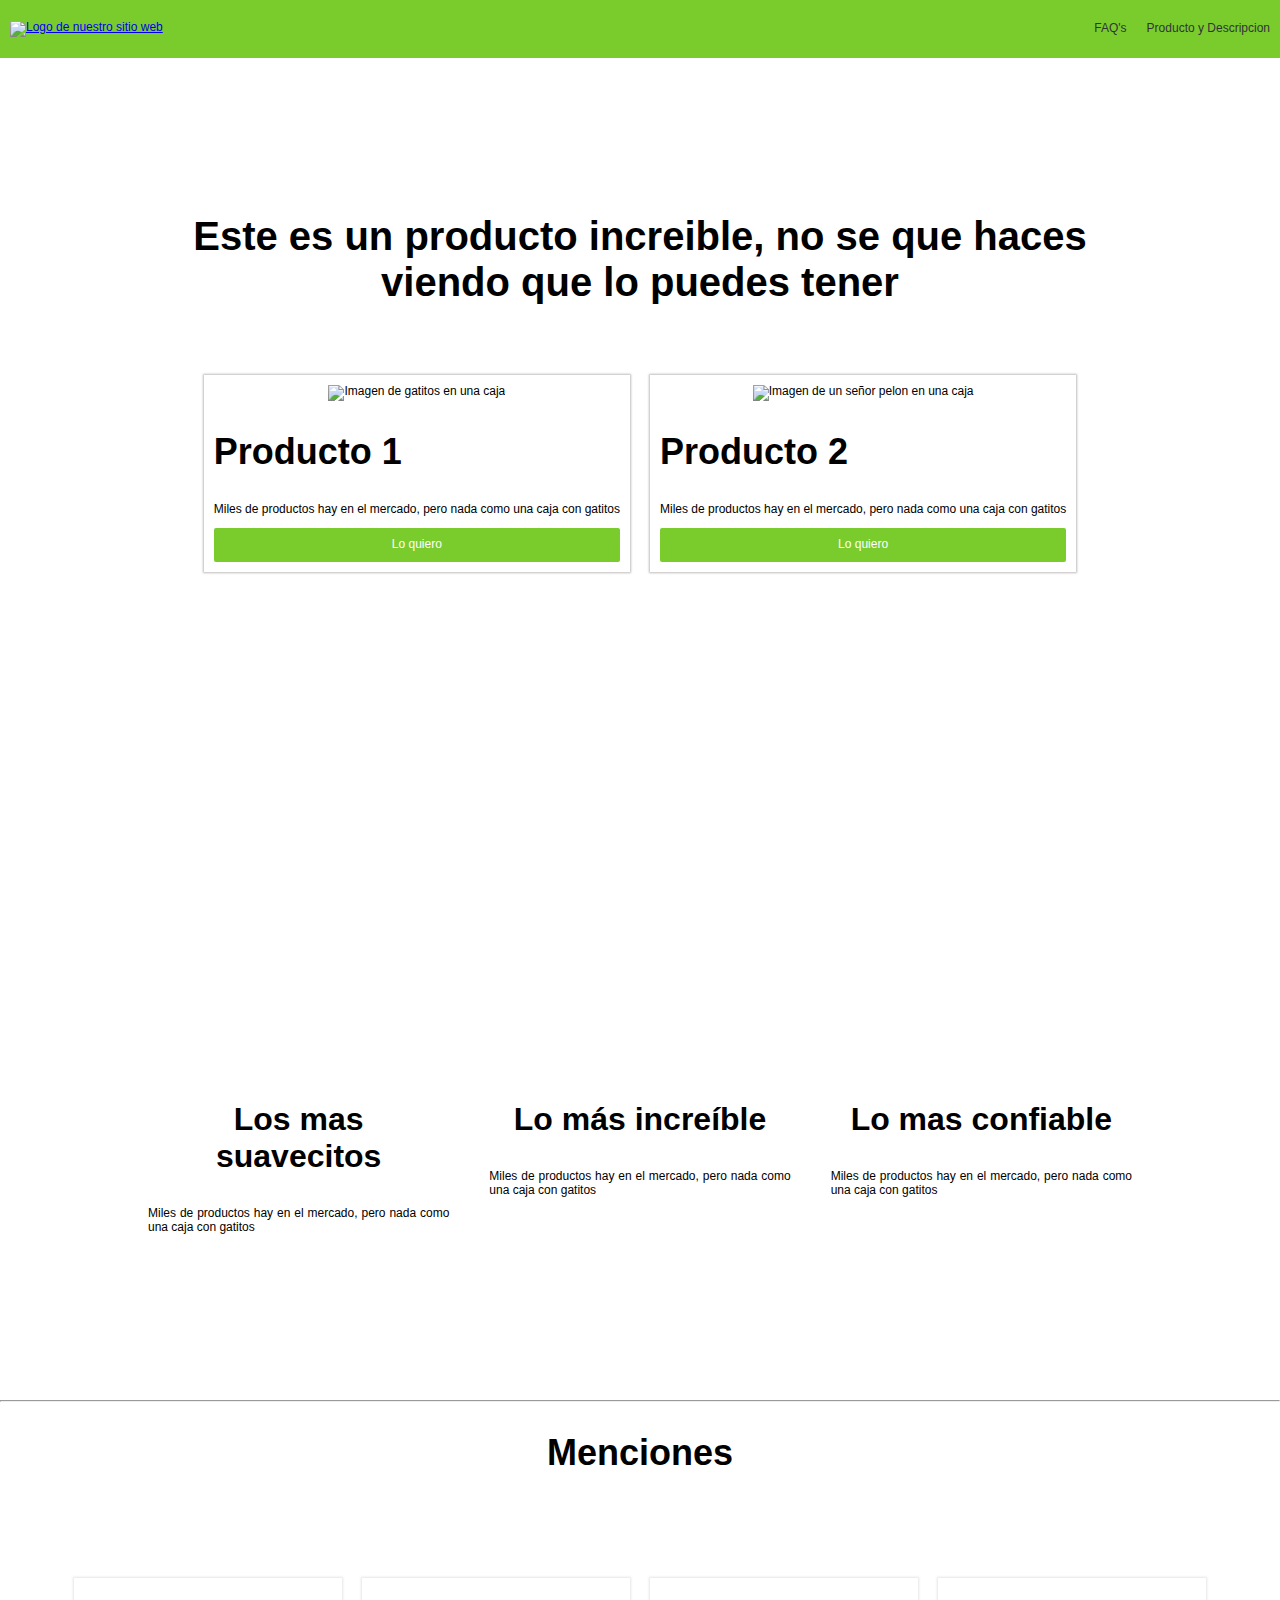
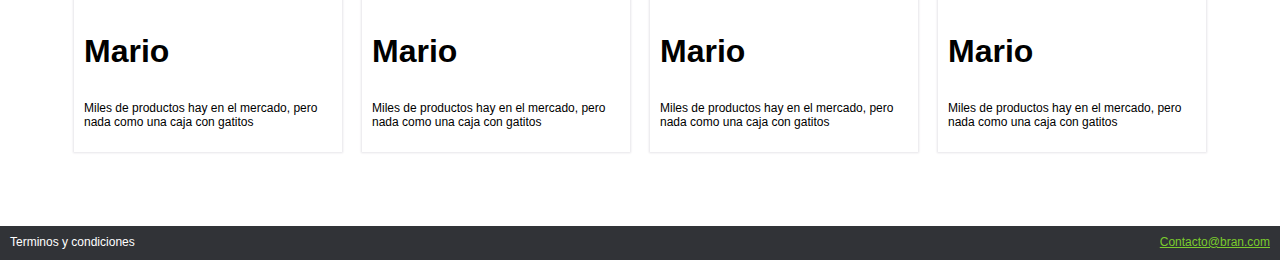
==== commit 10e84a2c: "Migramos las imagenes a imgur y se aplicaron las url's a sus debidos elementos" ====
--- a/index.html
+++ b/index.html
@@ -15,7 +15,7 @@
         <nav class="fadeInDown"><!--flexbox-->
             <div class="brand_image">
               <a href="index.html">
-                <img src="images/logo.png" alt="Logo de nuestro sitio web">
+                <img src="https://i.imgur.com/daYX6dJ.png" alt="Logo de nuestro sitio web">
               </a>
             </div><!--brand_image-->
             <div class="nav_options">
@@ -34,7 +34,7 @@
             <div class="product fadeInUp">
                 <div class="content">
                     <div class="img_content"> <!--utilizamos este div para centrar la imagen-->
-                        <img src="images/box1.png" alt="Imagen de gatitos en una caja">
+                        <img src="https://i.imgur.com/J8BFXWl.png" alt="Imagen de gatitos en una caja">
                     </div>
                     <h2>Producto 1</h2>
                     <p>Miles de productos hay en el mercado, pero nada como una caja con gatitos</p>
@@ -46,7 +46,7 @@
             <div class="product fadeInUp">
                 <div class="content">
                     <div class="img_content"> <!--utilizamos este div para centrar la imagen-->
-                        <img src="images/box2.png" alt="Imagen de un señor pelon en una caja">
+                        <img src="https://i.imgur.com/SoFIEYG.png" alt="Imagen de un señor pelon en una caja">
                     </div>
                     <h2>Producto 2</h2>
                     <p>Miles de productos hay en el mercado, pero nada como una caja con gatitos</p>
@@ -61,7 +61,7 @@
       <div class="beneficios"><!--flex-->
         <div class="beneficio">
           <div class="content_beneficio">
-            <img src="images/b1.png" alt="">
+            <img src="https://i.imgur.com/uzAkphH.png" alt="">
             <h3>Los mas suavecitos</h3>
             <p class="text_beneficio">
               Miles de productos hay en el mercado, pero nada como una caja con gatitos
@@ -70,7 +70,7 @@
         </div><!--beneficio-->
         <div class="beneficio">
           <div class="content_beneficio">
-            <img src="images/b2.png" alt="">
+            <img src="https://i.imgur.com/OfuflE5.png" alt="">
             <h3>Lo más increíble</h3>
             <p class="text_beneficio">
               Miles de productos hay en el mercado, pero nada como una caja con gatitos
@@ -79,7 +79,7 @@
         </div><!--beneficio-->
         <div class="beneficio">
           <div class="content_beneficio">
-            <img src="images/b3.png" alt="">
+            <img src="https://i.imgur.com/tDIm8zz.png" alt="">
             <h3>Lo mas confiable</h3>
             <p class="text_beneficio">
               Miles de productos hay en el mercado, pero nada como una caja con gatitos
@@ -94,7 +94,7 @@
       <div class="mentions"><!--flex-->
         <div class="mention">
           <div class="content_mention">
-            <img src="images/p1.png" alt="">
+            <img src="https://i.imgur.com/1IaTtTx.png" alt="">
             <div class="text">
               <h3>Mario</h3>
               <p>Miles de productos hay en el mercado, pero nada como una caja con gatitos</p>
@@ -103,7 +103,7 @@
         </div><!--mentions-->
         <div class="mention">
           <div class="content_mention">
-            <img src="images/p2.png" alt="">
+            <img src="https://i.imgur.com/9oxvUQU.png" alt="">
             <div class="text">
               <h3>Mario</h3>
               <p>Miles de productos hay en el mercado, pero nada como una caja con gatitos</p>
@@ -112,7 +112,7 @@
         </div><!--mentions-->
         <div class="mention">
           <div class="content_mention">
-            <img src="images/p3.png" alt="">
+            <img src="https://i.imgur.com/ILcHHKE.png" alt="">
             <div class="text">
               <h3>Mario</h3>
               <p>Miles de productos hay en el mercado, pero nada como una caja con gatitos</p>
@@ -121,7 +121,7 @@
         </div><!--mentions-->
         <div class="mention">
           <div class="content_mention">
-            <img src="images/p4.png" alt="">
+            <img src="https://i.imgur.com/WqFSsyF.png" alt="">
             <div class="text">
               <h3>Mario</h3>
               <p>Miles de productos hay en el mercado, pero nada como una caja con gatitos</p>
--- a/css/estilos.css
+++ b/css/estilos.css
@@ -112,7 +112,7 @@
 
 /*---------------Contenedor productos-----------------*/
 .products {
-    background-image: url(../images/curve.png); 
+    background-image: url(https://i.imgur.com/atyU4AY.png); 
     background-size: cover; /*Para que la imagen cubra todo el espacio*/
     background-position: center top; /*Acomodamos la imagen*/
     height: 5rem;
